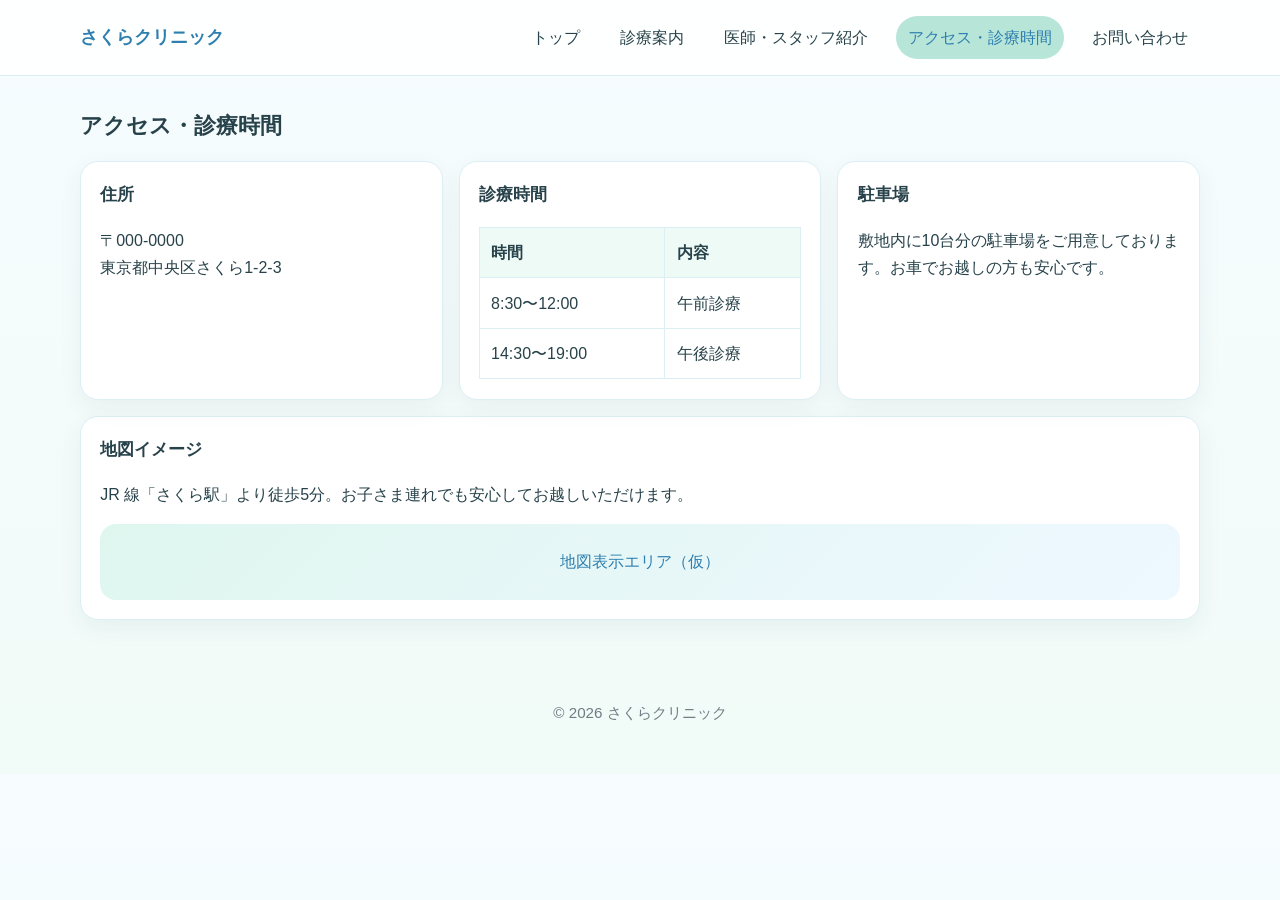
==== access.html @ 0f23a5e1 "Create clinic website" ====
<!DOCTYPE html>
<html lang="ja">
  <head>
    <meta charset="UTF-8" />
    <meta name="viewport" content="width=device-width, initial-scale=1.0" />
    <title>アクセス・診療時間 | さくらクリニック</title>
    <link rel="stylesheet" href="styles.css" />
  </head>
  <body>
    <header class="site-header">
      <div class="container header-inner">
        <a class="brand" href="index.html">さくらクリニック</a>
        <nav class="nav-links" aria-label="主要ナビゲーション">
          <a href="index.html">トップ</a>
          <a href="medical.html">診療案内</a>
          <a href="staff.html">医師・スタッフ紹介</a>
          <a class="active" href="access.html">アクセス・診療時間</a>
          <a href="contact.html">お問い合わせ</a>
        </nav>
      </div>
    </header>

    <main class="section">
      <div class="container">
        <h1 class="section-title">アクセス・診療時間</h1>
        <div class="grid-3">
          <article class="card">
            <h3>住所</h3>
            <p>〒000-0000<br />東京都中央区さくら1-2-3</p>
          </article>
          <article class="card">
            <h3>診療時間</h3>
            <table class="table">
              <tr><th>時間</th><th>内容</th></tr>
              <tr><td>8:30〜12:00</td><td>午前診療</td></tr>
              <tr><td>14:30〜19:00</td><td>午後診療</td></tr>
            </table>
          </article>
          <article class="card">
            <h3>駐車場</h3>
            <p>敷地内に10台分の駐車場をご用意しております。お車でお越しの方も安心です。</p>
          </article>
        </div>

        <article class="card" style="margin-top: 1rem;">
          <h3>地図イメージ</h3>
          <p>JR 線「さくら駅」より徒歩5分。お子さま連れでも安心してお越しいただけます。</p>
          <div style="background: linear-gradient(135deg, #dff6ef 0%, #eef8ff 100%); padding: 1.5rem; border-radius: 16px; text-align: center; color: var(--primary-dark);">地図表示エリア（仮）</div>
        </article>
      </div>
    </main>

    <footer class="site-footer">
      <div class="container">© 2026 さくらクリニック</div>
    </footer>
  </body>
</html>
---- styles.css ----
:root {
  --primary: #4f9ed9;
  --primary-dark: #2e7fb0;
  --accent: #b7e5d8;
  --accent-strong: #78c2a8;
  --text: #27424a;
  --muted: #6f7d84;
  --bg: #f8fcff;
  --white: #ffffff;
  --border: #dceff4;
}

* {
  box-sizing: border-box;
}

body {
  margin: 0;
  font-family: "Hiragino Sans", "Yu Gothic", "Meiryo", sans-serif;
  color: var(--text);
  background: linear-gradient(180deg, #f6fcff 0%, #f1fbf7 100%);
  line-height: 1.7;
}

a {
  color: inherit;
  text-decoration: none;
}

img {
  max-width: 100%;
  display: block;
}

.container {
  width: min(1120px, calc(100% - 2rem));
  margin: 0 auto;
}

.site-header {
  background: rgba(255, 255, 255, 0.95);
  border-bottom: 1px solid var(--border);
  position: sticky;
  top: 0;
  z-index: 10;
}

.header-inner {
  display: flex;
  justify-content: space-between;
  align-items: center;
  padding: 1rem 0;
}

.brand {
  font-size: 1.1rem;
  font-weight: 700;
  color: var(--primary-dark);
}

.nav-links {
  display: flex;
  gap: 1rem;
  flex-wrap: wrap;
}

.nav-links a {
  padding: 0.5rem 0.75rem;
  border-radius: 999px;
  transition: background 0.2s ease;
}

.nav-links a:hover,
.nav-links a.active {
  background: var(--accent);
  color: var(--primary-dark);
}

.hero {
  padding: 4rem 0 3rem;
}

.hero-card {
  display: grid;
  grid-template-columns: 1.1fr 0.9fr;
  gap: 2rem;
  background: var(--white);
  border-radius: 24px;
  padding: 2rem;
  box-shadow: 0 20px 50px rgba(79, 158, 217, 0.12);
}

.hero h1 {
  font-size: clamp(1.8rem, 2.5vw, 2.6rem);
  margin: 0 0 1rem;
  line-height: 1.3;
}

.hero p {
  color: var(--muted);
  margin-bottom: 1.2rem;
}

.btn {
  display: inline-block;
  padding: 0.8rem 1.2rem;
  border-radius: 999px;
  background: linear-gradient(90deg, var(--primary) 0%, var(--accent-strong) 100%);
  color: var(--white);
  font-weight: 600;
}

.info-panel {
  background: linear-gradient(135deg, var(--accent) 0%, #f0fbff 100%);
  border-radius: 20px;
  padding: 1.25rem;
}

.info-panel h2 {
  margin-top: 0;
  font-size: 1.1rem;
}

.section {
  padding: 1rem 0 3rem;
}

.section-title {
  font-size: 1.4rem;
  margin-bottom: 1rem;
}

.grid-3 {
  display: grid;
  grid-template-columns: repeat(3, minmax(0, 1fr));
  gap: 1rem;
}

.card {
  background: var(--white);
  border: 1px solid var(--border);
  border-radius: 18px;
  padding: 1.2rem;
  box-shadow: 0 8px 25px rgba(39, 66, 74, 0.06);
}

.card h3 {
  margin-top: 0;
  font-size: 1.05rem;
}

.list {
  padding-left: 1rem;
  color: var(--muted);
}

.table {
  width: 100%;
  border-collapse: collapse;
}

.table th,
.table td {
  border: 1px solid var(--border);
  padding: 0.7rem;
  text-align: left;
}

.table th {
  background: #eefaf5;
}

.form-grid {
  display: grid;
  grid-template-columns: repeat(2, minmax(0, 1fr));
  gap: 1rem;
}

label {
  display: block;
  margin-bottom: 0.3rem;
  font-weight: 600;
}

input,
textarea,
select {
  width: 100%;
  padding: 0.8rem;
  border: 1px solid var(--border);
  border-radius: 10px;
  font: inherit;
  background: var(--white);
}

textarea {
  min-height: 120px;
}

.full {
  grid-column: 1 / -1;
}

.site-footer {
  padding: 2rem 0 3rem;
  color: var(--muted);
  text-align: center;
  font-size: 0.95rem;
}

@media (max-width: 768px) {
  .hero-card,
  .grid-3,
  .form-grid {
    grid-template-columns: 1fr;
  }

  .header-inner {
    flex-direction: column;
    align-items: flex-start;
    gap: 0.75rem;
  }

  .nav-links {
    gap: 0.5rem;
  }
}
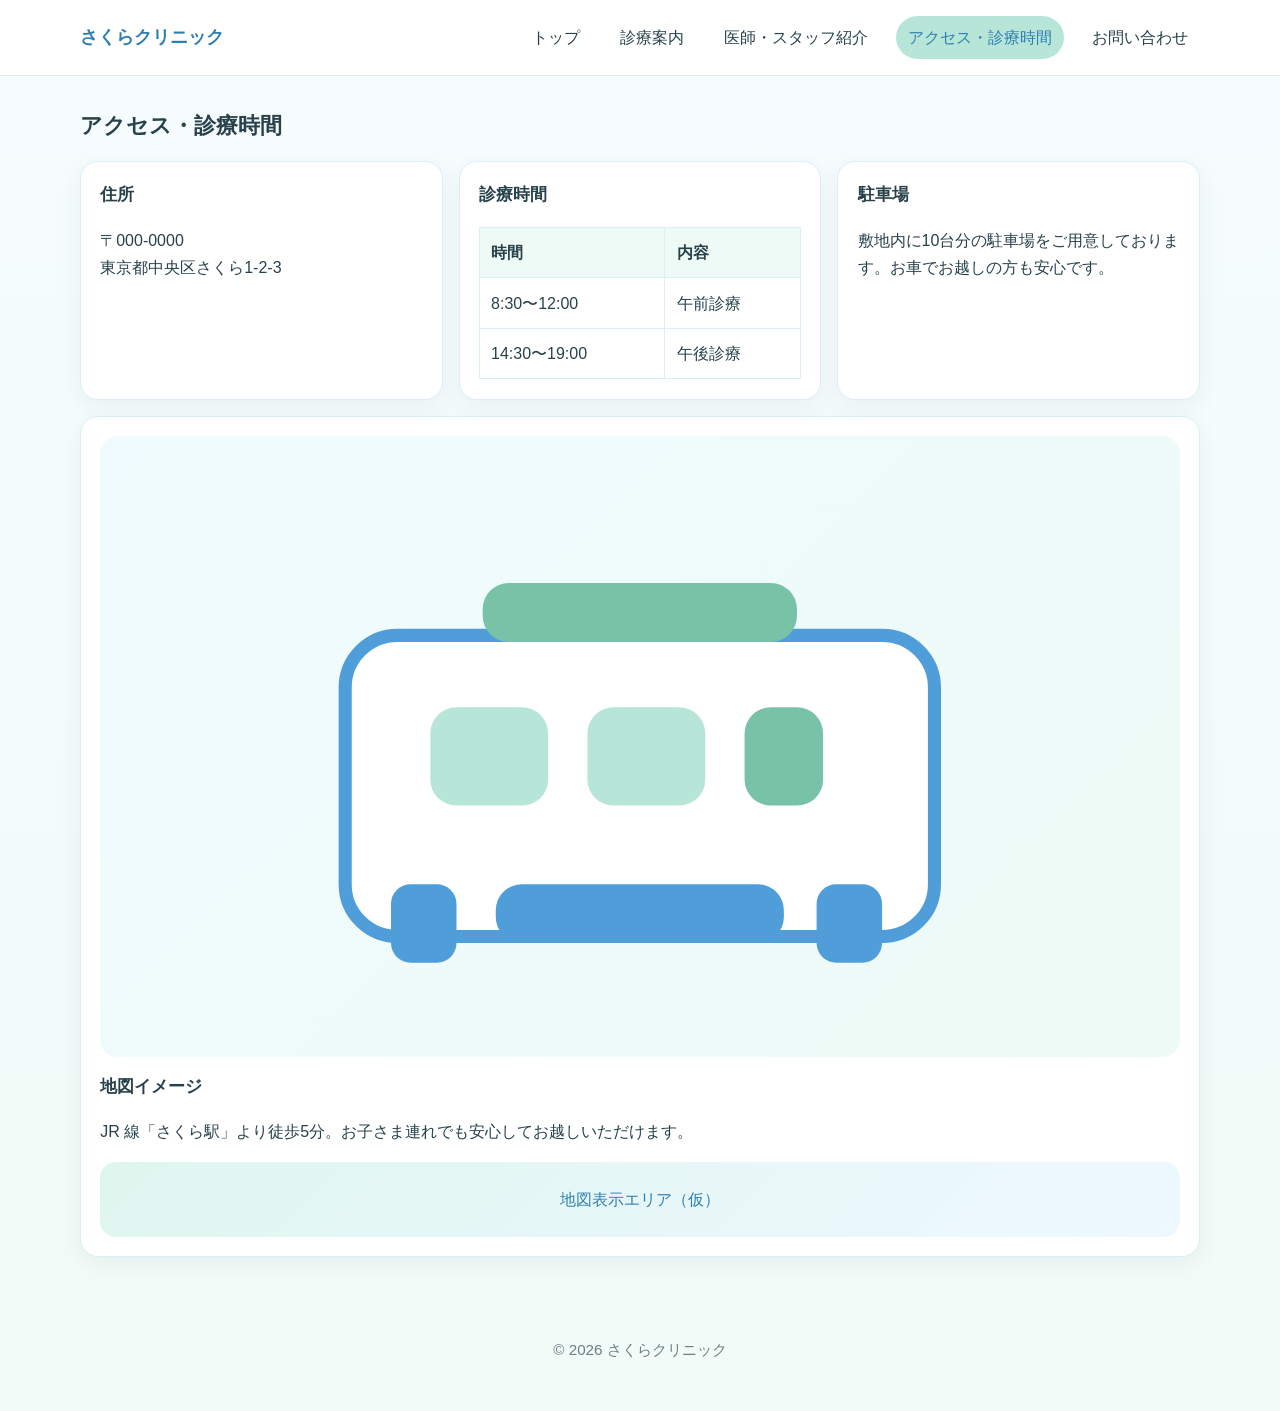
==== commit 38aad24f: "Add flat SVG illustrations" ====
--- a/access.html
+++ b/access.html
@@ -43,6 +43,18 @@
         </div>
 
         <article class="card" style="margin-top: 1rem;">
+          <div class="illustration-card" aria-hidden="true">
+            <svg viewBox="0 0 320 180" role="img" aria-label="クリニックの外観イラスト">
+              <rect x="70" y="56" width="180" height="92" rx="16" fill="#ffffff" stroke="#4f9ed9" stroke-width="4" />
+              <rect x="96" y="78" width="36" height="30" rx="8" fill="#b7e5d8" />
+              <rect x="144" y="78" width="36" height="30" rx="8" fill="#b7e5d8" />
+              <rect x="192" y="78" width="24" height="30" rx="8" fill="#78c2a8" />
+              <rect x="112" y="40" width="96" height="18" rx="8" fill="#78c2a8" />
+              <rect x="116" y="132" width="88" height="18" rx="8" fill="#4f9ed9" />
+              <rect x="84" y="132" width="20" height="24" rx="6" fill="#4f9ed9" />
+              <rect x="214" y="132" width="20" height="24" rx="6" fill="#4f9ed9" />
+            </svg>
+          </div>
           <h3>地図イメージ</h3>
           <p>JR 線「さくら駅」より徒歩5分。お子さま連れでも安心してお越しいただけます。</p>
           <div style="background: linear-gradient(135deg, #dff6ef 0%, #eef8ff 100%); padding: 1.5rem; border-radius: 16px; text-align: center; color: var(--primary-dark);">地図表示エリア（仮）</div>
--- a/styles.css
+++ b/styles.css
@@ -90,6 +90,26 @@
   box-shadow: 0 20px 50px rgba(79, 158, 217, 0.12);
 }
 
+.illustration-card {
+  display: flex;
+  justify-content: center;
+  align-items: center;
+  background: linear-gradient(135deg, #f0fbff 0%, #eefaf5 100%);
+  border-radius: 18px;
+  padding: 1rem;
+  margin-bottom: 1rem;
+}
+
+.illustration-card svg {
+  width: 100%;
+  height: auto;
+}
+
+.illustration-card.small {
+  padding: 0.75rem;
+  margin-bottom: 0.9rem;
+}
+
 .hero h1 {
   font-size: clamp(1.8rem, 2.5vw, 2.6rem);
   margin: 0 0 1rem;
@@ -201,6 +221,31 @@
   grid-column: 1 / -1;
 }
 
+.status-message {
+  margin-top: 1rem;
+  padding: 0.8rem 1rem;
+  border-radius: 10px;
+  font-weight: 600;
+  display: none;
+}
+
+.status-message.success {
+  display: block;
+  background: #eefaf5;
+  color: #246b4a;
+}
+
+.status-message.error {
+  display: block;
+  background: #fff0f0;
+  color: #b33b3b;
+}
+
+button:disabled {
+  opacity: 0.7;
+  cursor: wait;
+}
+
 .site-footer {
   padding: 2rem 0 3rem;
   color: var(--muted);
